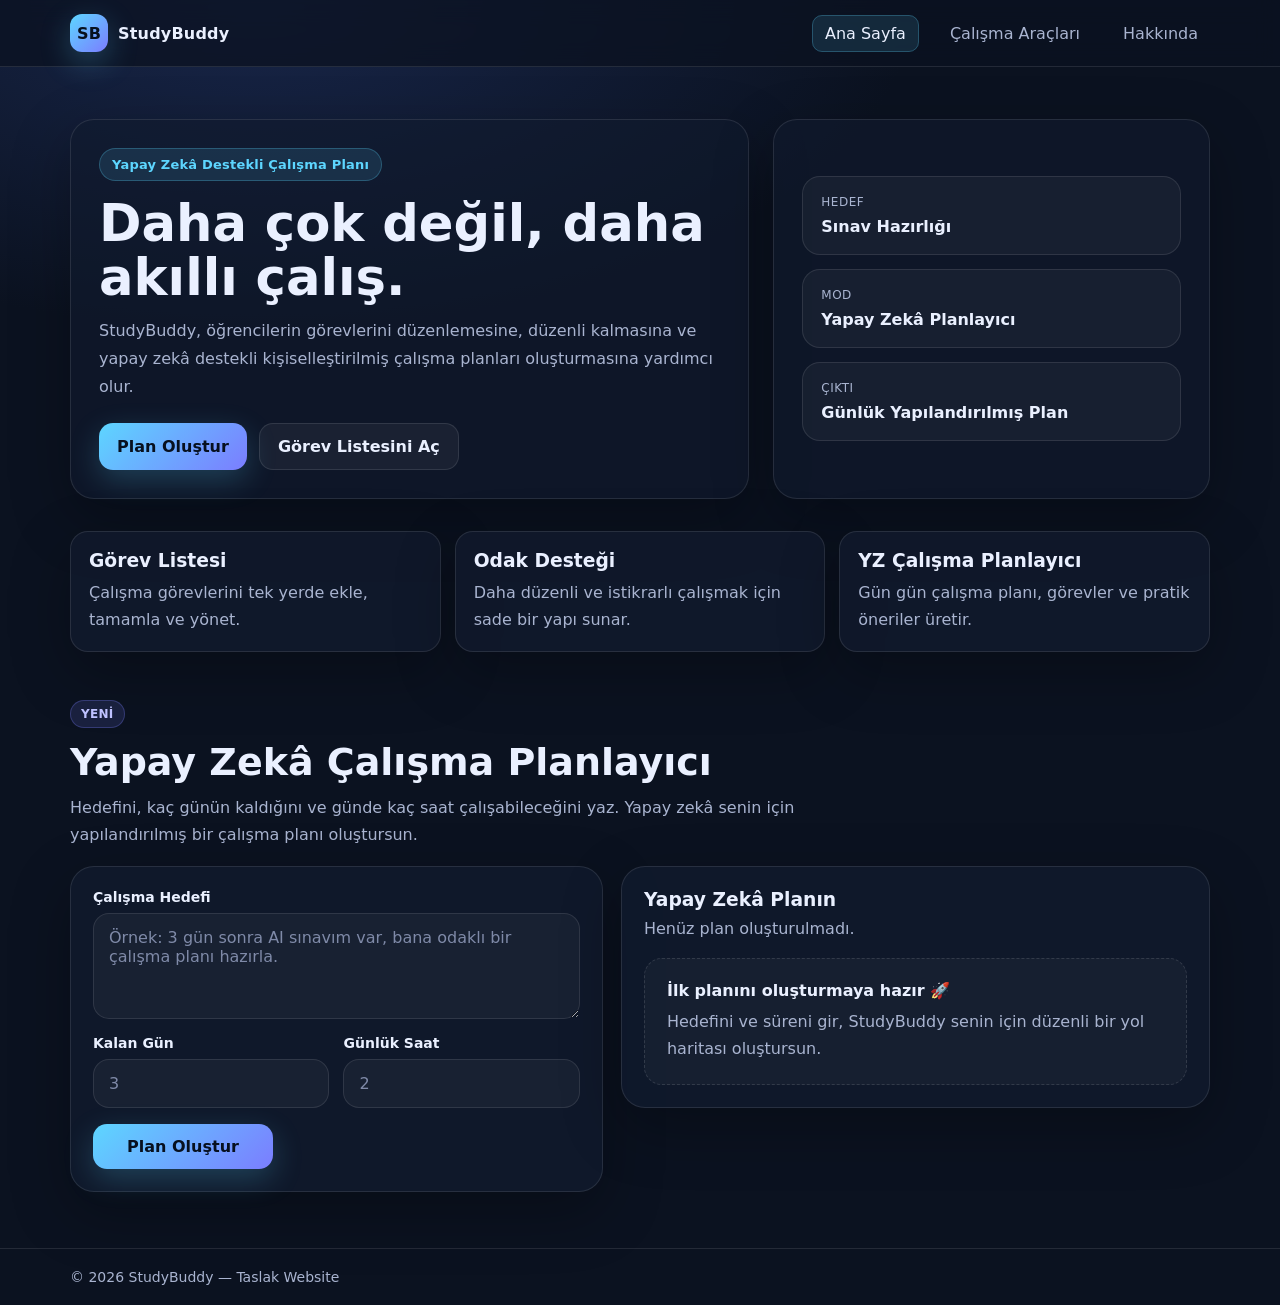
==== index.html @ 34d33450 "Initial clean commit" ====
<!doctype html>
<html lang="tr">
<head>
  <meta charset="UTF-8" />
  <meta name="viewport" content="width=device-width, initial-scale=1.0" />
  <title>StudyBuddy — Ana Sayfa</title>
  <link rel="stylesheet" href="../assets/style.css" />
</head>
<body>

  <header class="nav">
    <div class="container nav-inner">
      <div class="brand">
        <div class="brand-badge">SB</div>
        <span>StudyBuddy</span>
      </div>
      <nav>
        <a class="active" href="index.html">Ana Sayfa</a>
        <a href="tasks.html">Çalışma Araçları</a>
        <a href="about.html">Hakkında</a>
      </nav>
    </div>
  </header>

  <main class="container">
    <section class="hero hero-enhanced">
      <div class="hero-copy">
        <span class="hero-pill">Yapay Zekâ Destekli Çalışma Planı</span>
        <h1 class="h1">Daha çok değil, daha akıllı çalış.</h1>
        <p class="p">
          StudyBuddy, öğrencilerin görevlerini düzenlemesine, düzenli kalmasına
          ve yapay zekâ destekli kişiselleştirilmiş çalışma planları oluşturmasına yardımcı olur.
        </p>

        <div class="hero-actions">
          <a href="#plannerSection" class="primary-btn">Plan Oluştur</a>
          <a href="tasks.html" class="secondary-btn">Görev Listesini Aç</a>
        </div>
      </div>

      <div class="hero-panel">
        <div class="mini-stat-card">
          <span class="mini-stat-label">Hedef</span>
          <strong>Sınav Hazırlığı</strong>
        </div>
        <div class="mini-stat-card">
          <span class="mini-stat-label">Mod</span>
          <strong>Yapay Zekâ Planlayıcı</strong>
        </div>
        <div class="mini-stat-card">
          <span class="mini-stat-label">Çıktı</span>
          <strong>Günlük Yapılandırılmış Plan</strong>
        </div>
      </div>
    </section>

    <section class="grid feature-grid">
      <div class="card feature-card">
        <h3>Görev Listesi</h3>
        <p>Çalışma görevlerini tek yerde ekle, tamamla ve yönet.</p>
      </div>
      <div class="card feature-card">
        <h3>Odak Desteği</h3>
        <p>Daha düzenli ve istikrarlı çalışmak için sade bir yapı sunar.</p>
      </div>
      <div class="card feature-card">
        <h3>YZ Çalışma Planlayıcı</h3>
        <p>Gün gün çalışma planı, görevler ve pratik öneriler üretir.</p>
      </div>
    </section>

    <section id="plannerSection" class="planner-shell">
      <div class="section-heading">
        <span class="section-tag">YENİ</span>
        <h2>Yapay Zekâ Çalışma Planlayıcı</h2>
        <p>
          Hedefini, kaç günün kaldığını ve günde kaç saat çalışabileceğini yaz.
          Yapay zekâ senin için yapılandırılmış bir çalışma planı oluştursun.
        </p>
      </div>

      <div class="planner-layout">
        <div class="planner-form-card">
          <form id="studyPlannerForm" class="planner-form">
            <div class="form-group full-width">
              <label for="goalInput">Çalışma Hedefi</label>
              <textarea
                id="goalInput"
                rows="4"
                placeholder="Örnek: 3 gün sonra AI sınavım var, bana odaklı bir çalışma planı hazırla."
                required
              ></textarea>
            </div>

            <div class="form-row">
              <div class="form-group">
                <label for="daysInput">Kalan Gün</label>
                <input id="daysInput" type="number" min="1" placeholder="3" required />
              </div>

              <div class="form-group">
                <label for="hoursInput">Günlük Saat</label>
                <input id="hoursInput" type="number" min="0.5" step="0.5" placeholder="2" required />
              </div>
            </div>

            <div class="planner-actions">
              <button type="submit" class="primary-btn planner-submit-btn">Plan Oluştur</button>
            </div>
          </form>
        </div>

        <div class="planner-output-card">
          <div class="output-header">
            <h3>Yapay Zekâ Planın</h3>
            <p id="plannerStatusText">Henüz plan oluşturulmadı.</p>
          </div>

          <div id="plannerLoading" class="planner-loading hidden">
            <div class="spinner"></div>
            <span>Çalışma planın hazırlanıyor...</span>
          </div>

          <div id="plannerError" class="planner-error hidden"></div>

          <div id="plannerEmptyState" class="planner-empty-state">
            <h4>İlk planını oluşturmaya hazır 🚀</h4>
            <p>
              Hedefini ve süreni gir, StudyBuddy senin için düzenli bir yol haritası oluştursun.
            </p>
          </div>

          <div id="plannerResult" class="planner-result hidden">
            <div class="result-top-card">
              <span class="result-label">Oluşturulan Plan</span>
              <h3 id="planTitle">Çalışma Planı</h3>
            </div>

            <div id="planDays" class="days-grid"></div>

            <div class="tips-card">
              <h4>Çalışma İpuçları</h4>
              <ul id="planTips"></ul>
            </div>
          </div>
        </div>
      </div>
    </section>
  </main>

  <footer class="footer">
    <div class="container">© 2026 StudyBuddy — Taslak Website</div>
  </footer>

  <script src="../assets/app.js"></script>
</body>
</html>
---- assets/style.css ----
:root{
  --bg:#0b1220;
  --card:#111a2e;
  --card-2:#0f1729;
  --text:#eaf0ff;
  --muted:#a9b4d0;
  --brand:#5dd6ff;
  --brand-2:#7b7dff;
  --border: rgba(255,255,255,0.10);
  --success:#42d392;
  --danger:#ff6b81;
  --shadow: 0 20px 60px rgba(0,0,0,0.28);
}

*{ box-sizing:border-box; }

html{
  scroll-behavior: smooth;
}

body{
  margin:0;
  font-family: system-ui, -apple-system, Segoe UI, Roboto, Arial, sans-serif;
  background:
    radial-gradient(1200px 600px at 20% 0%, #18264a 0%, var(--bg) 55%),
    linear-gradient(180deg, #0b1220 0%, #0b1220 100%);
  color:var(--text);
}

.container{
  width:min(1140px, 92%);
  margin:0 auto;
}

.nav{
  position: sticky;
  top:0;
  z-index:10;
  background: rgba(11,18,32,0.75);
  backdrop-filter: blur(12px);
  border-bottom: 1px solid var(--border);
}

.nav-inner{
  display:flex;
  align-items:center;
  justify-content:space-between;
  padding:14px 0;
}

.brand{
  display:flex;
  align-items:center;
  gap:10px;
  font-weight:800;
  letter-spacing:0.2px;
}

.brand-badge{
  width:38px;
  height:38px;
  border-radius:12px;
  display:grid;
  place-items:center;
  background: linear-gradient(135deg, var(--brand), var(--brand-2));
  color:#07101f;
  font-weight:900;
  box-shadow: 0 10px 30px rgba(93,214,255,0.25);
}

.nav a{
  color:var(--muted);
  text-decoration:none;
  margin-left:14px;
  padding:8px 12px;
  border-radius:10px;
  transition: 0.2s ease;
}

.nav a:hover{
  background: rgba(255,255,255,0.06);
  color:var(--text);
}

.nav a.active{
  color:var(--text);
  background: rgba(93,214,255,0.12);
  border:1px solid rgba(93,214,255,0.25);
}

.hero{
  padding:52px 0 22px;
}

.hero-enhanced{
  display:grid;
  grid-template-columns: 1.4fr 0.9fr;
  gap:24px;
  align-items:stretch;
}

.hero-copy,
.hero-panel{
  background: rgba(17,26,46,0.62);
  border:1px solid var(--border);
  border-radius:24px;
  padding:28px;
  box-shadow: var(--shadow);
}

.hero-pill{
  display:inline-flex;
  align-items:center;
  gap:8px;
  padding:8px 12px;
  border-radius:999px;
  background: rgba(93,214,255,0.12);
  border:1px solid rgba(93,214,255,0.25);
  color: var(--brand);
  font-size: 13px;
  font-weight: 700;
  letter-spacing: 0.2px;
  margin-bottom: 16px;
}

.h1{
  font-size: clamp(34px, 4vw, 52px);
  margin:0 0 12px;
  line-height:1.05;
}

.p{
  color:var(--muted);
  line-height:1.75;
  margin:0 0 22px;
  max-width:72ch;
}

.hero-actions{
  display:flex;
  flex-wrap:wrap;
  gap:12px;
}

.primary-btn,
.secondary-btn{
  display:inline-flex;
  align-items:center;
  justify-content:center;
  border:none;
  text-decoration:none;
  cursor:pointer;
  border-radius:14px;
  padding:13px 18px;
  font-weight:700;
  transition: 0.2s ease;
}

.primary-btn{
  background: linear-gradient(135deg, var(--brand), var(--brand-2));
  color:#07101f;
  box-shadow: 0 10px 30px rgba(93,214,255,0.22);
}

.primary-btn:hover{
  transform: translateY(-1px);
  filter: brightness(1.03);
}

.primary-btn:disabled{
  opacity:0.65;
  cursor:not-allowed;
  transform:none;
}

.secondary-btn{
  background: rgba(255,255,255,0.05);
  color:var(--text);
  border:1px solid var(--border);
}

.secondary-btn:hover{
  background: rgba(255,255,255,0.08);
}

.hero-panel{
  display:flex;
  flex-direction:column;
  justify-content:center;
  gap:14px;
}

.mini-stat-card{
  background: rgba(255,255,255,0.04);
  border:1px solid var(--border);
  border-radius:18px;
  padding:18px;
}

.mini-stat-label{
  display:block;
  font-size:12px;
  text-transform:uppercase;
  letter-spacing:0.5px;
  color:var(--muted);
  margin-bottom:8px;
}

.feature-grid{
  margin: 10px 0 48px;
}

.grid{
  display:grid;
  gap:14px;
  grid-template-columns: repeat(12, 1fr);
}

.card{
  grid-column: span 4;
  background: rgba(17,26,46,0.78);
  border:1px solid var(--border);
  border-radius:18px;
  padding:18px;
  box-shadow: var(--shadow);
}

.card h3{
  margin:0 0 8px;
}

.card p{
  margin:0;
  color:var(--muted);
  line-height:1.7;
}

.planner-shell{
  margin: 24px 0 56px;
}

.section-heading{
  margin-bottom: 18px;
}

.section-tag{
  display:inline-block;
  padding:6px 10px;
  border-radius:999px;
  background: rgba(123,125,255,0.14);
  border:1px solid rgba(123,125,255,0.28);
  color:#bfc2ff;
  font-size:12px;
  font-weight:700;
  letter-spacing:0.3px;
  margin-bottom:12px;
}

.section-heading h2{
  margin:0 0 10px;
  font-size: clamp(28px, 3vw, 38px);
}

.section-heading p{
  margin:0;
  color:var(--muted);
  line-height:1.7;
  max-width: 75ch;
}

.planner-layout{
  display:grid;
  grid-template-columns: 0.95fr 1.05fr;
  gap:18px;
  align-items:start;
}

.planner-form-card,
.planner-output-card{
  background: rgba(17,26,46,0.82);
  border:1px solid var(--border);
  border-radius:24px;
  padding:22px;
  box-shadow: var(--shadow);
}

.planner-form{
  display:flex;
  flex-direction:column;
  gap:16px;
}

.form-row{
  display:grid;
  grid-template-columns: repeat(2, 1fr);
  gap:14px;
}

.form-group{
  display:flex;
  flex-direction:column;
  gap:8px;
}

.form-group label{
  font-size:14px;
  font-weight:700;
  color:var(--text);
}

.form-group textarea,
.form-group input{
  width:100%;
  border:1px solid var(--border);
  background: rgba(255,255,255,0.04);
  color:var(--text);
  border-radius:16px;
  padding:14px 15px;
  font: inherit;
  outline:none;
  transition: 0.2s ease;
}

.form-group textarea::placeholder,
.form-group input::placeholder{
  color: #7f8aa8;
}

.form-group textarea:focus,
.form-group input:focus{
  border-color: rgba(93,214,255,0.5);
  box-shadow: 0 0 0 4px rgba(93,214,255,0.10);
}

.full-width{
  width:100%;
}

.planner-actions{
  display:flex;
  justify-content:flex-start;
}

.planner-submit-btn{
  min-width: 180px;
}

.output-header{
  margin-bottom: 16px;
}

.output-header h3{
  margin:0 0 6px;
}

.output-header p{
  margin:0;
  color:var(--muted);
  line-height:1.6;
}

.planner-loading{
  display:flex;
  align-items:center;
  gap:12px;
  padding:14px 0;
  color:var(--muted);
}

.spinner{
  width:18px;
  height:18px;
  border:2px solid rgba(255,255,255,0.18);
  border-top-color: var(--brand);
  border-radius:50%;
  animation: spin 0.8s linear infinite;
}

@keyframes spin{
  to{ transform: rotate(360deg); }
}

.hidden{
  display:none !important;
}

.planner-error{
  margin: 12px 0;
  padding: 12px 14px;
  border-radius: 14px;
  background: rgba(255,107,129,0.12);
  border:1px solid rgba(255,107,129,0.28);
  color:#ffc5cf;
  line-height:1.6;
}

.planner-empty-state{
  padding: 22px;
  border-radius: 18px;
  background: rgba(255,255,255,0.03);
  border:1px dashed rgba(255,255,255,0.12);
}

.planner-empty-state h4{
  margin:0 0 8px;
}

.planner-empty-state p{
  margin:0;
  color:var(--muted);
  line-height:1.7;
}

.result-top-card{
  margin-bottom:16px;
  padding:18px;
  border-radius:18px;
  background: linear-gradient(135deg, rgba(93,214,255,0.12), rgba(123,125,255,0.12));
  border:1px solid rgba(255,255,255,0.10);
}

.result-label{
  display:inline-block;
  margin-bottom:8px;
  color: var(--brand);
  font-size: 12px;
  font-weight: 800;
  letter-spacing: 0.3px;
  text-transform: uppercase;
}

.result-top-card h3{
  margin:0;
}

.days-grid{
  display:grid;
  gap:14px;
  margin-bottom:16px;
}

.day-card{
  background: rgba(255,255,255,0.04);
  border:1px solid var(--border);
  border-radius:18px;
  padding:18px;
}

.day-card-top{
  display:flex;
  align-items:center;
  justify-content:space-between;
  gap:10px;
  margin-bottom:12px;
}

.day-badge{
  display:inline-flex;
  align-items:center;
  justify-content:center;
  padding:7px 12px;
  border-radius:999px;
  background: rgba(93,214,255,0.12);
  color: var(--brand);
  border:1px solid rgba(93,214,255,0.25);
  font-weight:700;
  font-size:13px;
}

.day-duration{
  color:var(--muted);
  font-size:14px;
  font-weight:700;
}

.day-card h4{
  margin:0 0 12px;
  font-size:20px;
}

.day-task-list{
  margin:0;
  padding-left:18px;
  color:var(--muted);
  line-height:1.75;
}

.day-task-list li + li{
  margin-top:8px;
}

.tips-card{
  background: rgba(255,255,255,0.04);
  border:1px solid var(--border);
  border-radius:18px;
  padding:18px;
}

.tips-card h4{
  margin:0 0 12px;
}

.tips-card ul{
  margin:0;
  padding-left:18px;
  color:var(--muted);
  line-height:1.75;
}

.tips-card li + li{
  margin-top:8px;
}

.footer{
  border-top:1px solid var(--border);
  padding:20px 0;
  color:var(--muted);
  font-size:14px;
  margin-top: 24px;
}

@media (max-width: 980px){
  .hero-enhanced,
  .planner-layout{
    grid-template-columns: 1fr;
  }
}

@media (max-width: 850px){
  .card{
    grid-column: span 12;
  }

  .form-row{
    grid-template-columns: 1fr;
  }

  .nav-inner{
    flex-direction:column;
    gap:12px;
    align-items:flex-start;
  }

  .nav a{
    margin-left:0;
    margin-right:8px;
  }
}

/* =========================
   TASK PAGE UI POLISH
========================= */

input,
select,
button,
textarea {
  font: inherit;
}

input,
select,
textarea {
  background: rgba(255,255,255,0.05);
  color: var(--text);
  border: 1px solid var(--border);
  border-radius: 14px;
  padding: 12px 14px;
  outline: none;
  transition: 0.2s ease;
}

input::placeholder,
textarea::placeholder {
  color: #8d97b3;
}

input:focus,
select:focus,
textarea:focus {
  border-color: rgba(93,214,255,0.55);
  box-shadow: 0 0 0 4px rgba(93,214,255,0.10);
}

select {
  cursor: pointer;
}

button {
  border: none;
  border-radius: 14px;
  padding: 11px 16px;
  font-weight: 700;
  cursor: pointer;
  transition: 0.2s ease;
}

button:hover {
  transform: translateY(-1px);
}

button:active {
  transform: translateY(0);
}

/* Task sayfasındaki Add Task butonu vb. */
.task-action-btn,
.add-day-btn {
  background: linear-gradient(135deg, var(--brand), var(--brand-2));
  color: #07101f;
  box-shadow: 0 10px 24px rgba(93,214,255,0.18);
}

.task-action-btn:hover,
.add-day-btn:hover {
  filter: brightness(1.03);
}

/* Küçük ikonlu task item butonları */
.task-mini-btn {
  background: rgba(255,255,255,0.06);
  color: var(--text);
  border: 1px solid var(--border);
  padding: 8px 10px;
  border-radius: 12px;
}

.task-mini-btn:hover {
  background: rgba(255,255,255,0.10);
}

/* Day card button spacing */
.add-day-btn {
  margin-top: 14px;
  width: 100%;
}

/* Güzel toast bildirimi */
.toast-container {
  position: fixed;
  top: 24px;
  right: 24px;
  z-index: 9999;
  display: flex;
  flex-direction: column;
  gap: 12px;
}

.toast {
  min-width: 300px;
  max-width: 420px;
  background: rgba(17,26,46,0.96);
  color: var(--text);
  border: 1px solid rgba(93,214,255,0.22);
  border-radius: 18px;
  padding: 16px 18px;
  box-shadow: 0 24px 60px rgba(0,0,0,0.35);
  backdrop-filter: blur(12px);
  animation: toastIn 0.28s ease;
}

.toast-title {
  font-size: 14px;
  font-weight: 800;
  color: var(--brand);
  margin-bottom: 6px;
  text-transform: uppercase;
  letter-spacing: 0.3px;
}

.toast-message {
  color: var(--text);
  line-height: 1.6;
}

@keyframes toastIn {
  from {
    opacity: 0;
    transform: translateY(-10px) translateX(12px);
  }
  to {
    opacity: 1;
    transform: translateY(0) translateX(0);
  }
}

@media (max-width: 640px) {
  .toast-container {
    left: 16px;
    right: 16px;
    top: 16px;
  }

  .toast {
    min-width: unset;
    max-width: unset;
    width: 100%;
  }
}

.task-done-badge {
  display: inline-flex;
  align-items: center;
  justify-content: center;
  padding: 8px 12px;
  border-radius: 999px;
  background: rgba(66, 211, 146, 0.14);
  color: #7ef0b5;
  border: 1px solid rgba(66, 211, 146, 0.28);
  font-size: 13px;
  font-weight: 700;
}

.delete-btn {
  color: #ff8ea0;
}
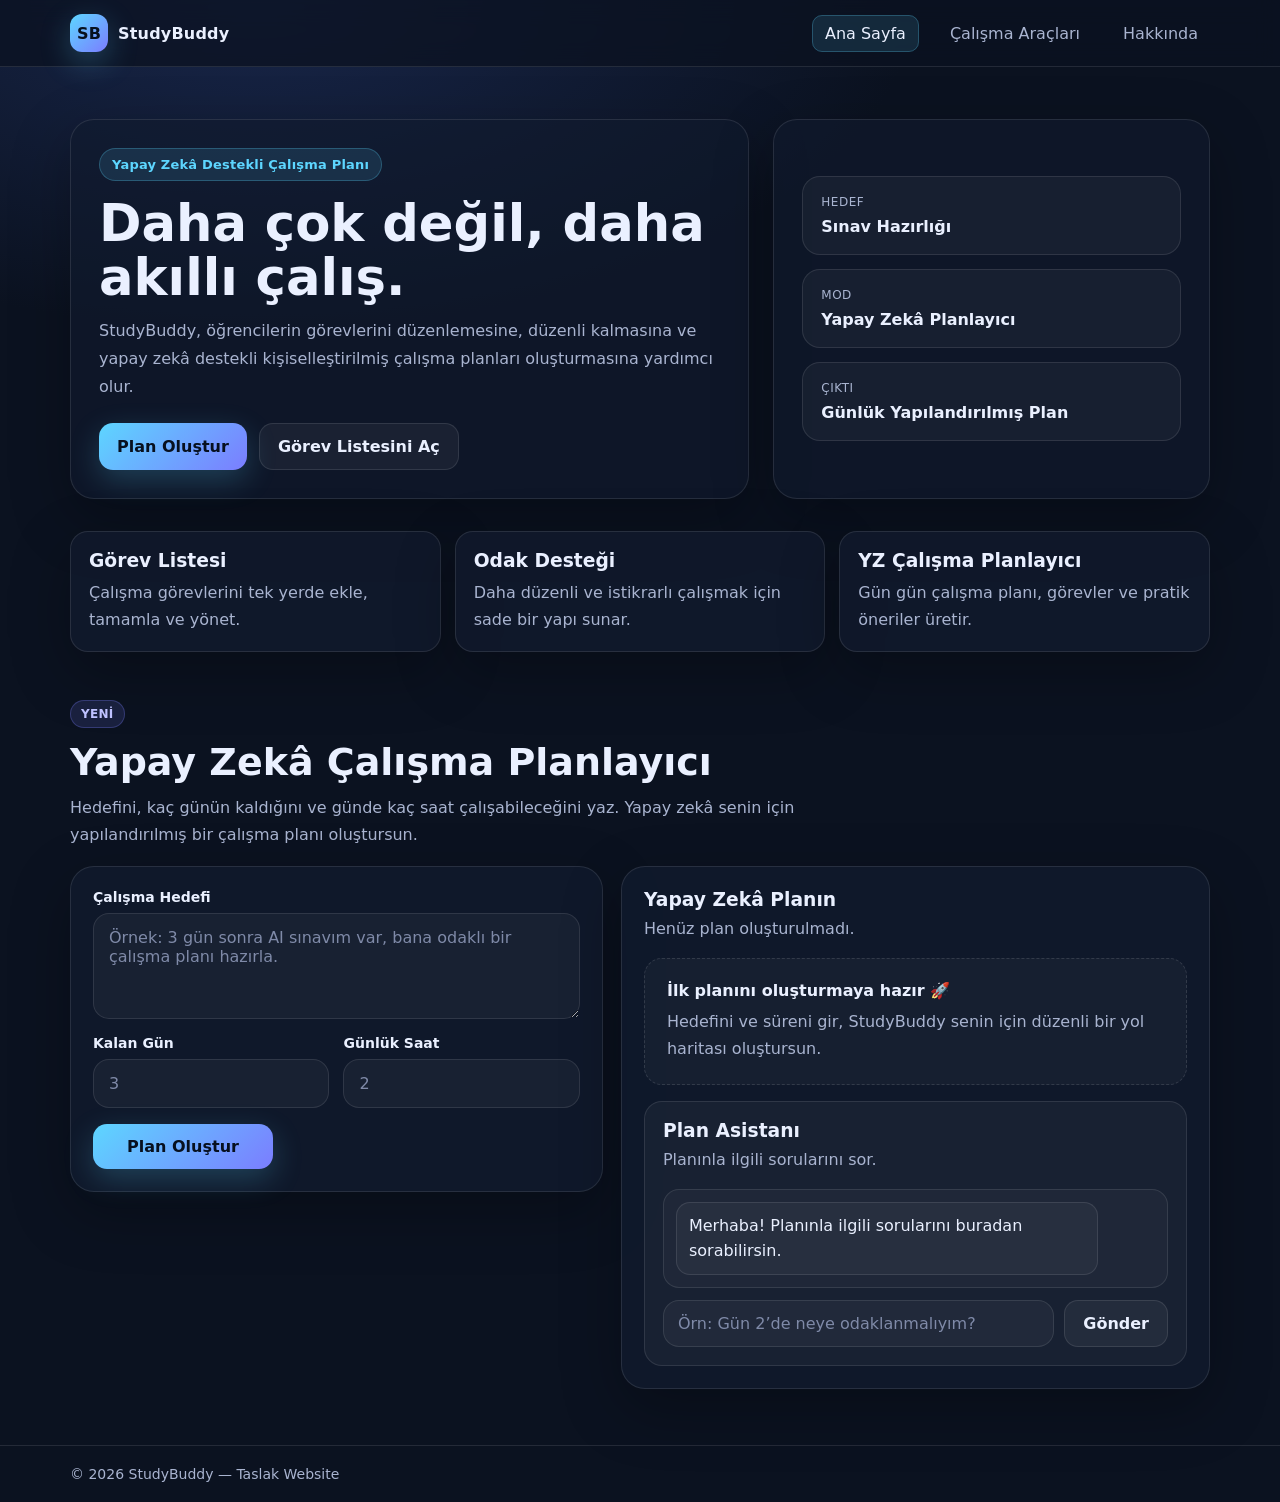
==== commit c13bd902: "project finished" ====
--- a/index.html
+++ b/index.html
@@ -1,11 +1,13 @@
 <!doctype html>
 <html lang="tr">
+
 <head>
   <meta charset="UTF-8" />
   <meta name="viewport" content="width=device-width, initial-scale=1.0" />
   <title>StudyBuddy — Ana Sayfa</title>
-  <link rel="stylesheet" href="../assets/style.css" />
+  <link rel="stylesheet" href="assets/style.css" />
 </head>
+
 <body>
 
   <header class="nav">
@@ -84,12 +86,9 @@
           <form id="studyPlannerForm" class="planner-form">
             <div class="form-group full-width">
               <label for="goalInput">Çalışma Hedefi</label>
-              <textarea
-                id="goalInput"
-                rows="4"
+              <textarea id="goalInput" rows="4"
                 placeholder="Örnek: 3 gün sonra AI sınavım var, bana odaklı bir çalışma planı hazırla."
-                required
-              ></textarea>
+                required></textarea>
             </div>
 
             <div class="form-row">
@@ -143,6 +142,21 @@
               <ul id="planTips"></ul>
             </div>
           </div>
+
+          <div class="chat-card">
+            <div class="output-header">
+              <h3>Plan Asistanı</h3>
+              <p id="chatStatusText">Planınla ilgili sorularını sor.</p>
+            </div>
+
+            <div id="chatMessages" class="chat-messages" aria-live="polite"></div>
+
+            <form id="chatForm" class="chat-form">
+              <input id="chatInput" class="chat-input" type="text" placeholder="Örn: Gün 2’de neye odaklanmalıyım?"
+                autocomplete="off" required />
+              <button id="chatSendBtn" type="submit" class="secondary-btn">Gönder</button>
+            </form>
+          </div>
         </div>
       </div>
     </section>
@@ -152,6 +166,7 @@
     <div class="container">© 2026 StudyBuddy — Taslak Website</div>
   </footer>
 
-  <script src="../assets/app.js"></script>
+  <script src="assets/app.js"></script>
 </body>
+
 </html>
--- a/assets/style.css
+++ b/assets/style.css
@@ -1,121 +1,123 @@
-:root{
-  --bg:#0b1220;
-  --card:#111a2e;
-  --card-2:#0f1729;
-  --text:#eaf0ff;
-  --muted:#a9b4d0;
-  --brand:#5dd6ff;
-  --brand-2:#7b7dff;
-  --border: rgba(255,255,255,0.10);
-  --success:#42d392;
-  --danger:#ff6b81;
-  --shadow: 0 20px 60px rgba(0,0,0,0.28);
-}
-
-*{ box-sizing:border-box; }
-
-html{
+:root {
+  --bg: #0b1220;
+  --card: #111a2e;
+  --card-2: #0f1729;
+  --text: #eaf0ff;
+  --muted: #a9b4d0;
+  --brand: #5dd6ff;
+  --brand-2: #7b7dff;
+  --border: rgba(255, 255, 255, 0.10);
+  --success: #42d392;
+  --danger: #ff6b81;
+  --shadow: 0 20px 60px rgba(0, 0, 0, 0.28);
+}
+
+* {
+  box-sizing: border-box;
+}
+
+html {
   scroll-behavior: smooth;
 }
 
-body{
-  margin:0;
+body {
+  margin: 0;
   font-family: system-ui, -apple-system, Segoe UI, Roboto, Arial, sans-serif;
   background:
     radial-gradient(1200px 600px at 20% 0%, #18264a 0%, var(--bg) 55%),
     linear-gradient(180deg, #0b1220 0%, #0b1220 100%);
-  color:var(--text);
-}
-
-.container{
-  width:min(1140px, 92%);
-  margin:0 auto;
-}
-
-.nav{
+  color: var(--text);
+}
+
+.container {
+  width: min(1140px, 92%);
+  margin: 0 auto;
+}
+
+.nav {
   position: sticky;
-  top:0;
-  z-index:10;
-  background: rgba(11,18,32,0.75);
+  top: 0;
+  z-index: 10;
+  background: rgba(11, 18, 32, 0.75);
   backdrop-filter: blur(12px);
   border-bottom: 1px solid var(--border);
 }
 
-.nav-inner{
-  display:flex;
-  align-items:center;
-  justify-content:space-between;
-  padding:14px 0;
-}
-
-.brand{
-  display:flex;
-  align-items:center;
-  gap:10px;
-  font-weight:800;
-  letter-spacing:0.2px;
-}
-
-.brand-badge{
-  width:38px;
-  height:38px;
-  border-radius:12px;
-  display:grid;
-  place-items:center;
+.nav-inner {
+  display: flex;
+  align-items: center;
+  justify-content: space-between;
+  padding: 14px 0;
+}
+
+.brand {
+  display: flex;
+  align-items: center;
+  gap: 10px;
+  font-weight: 800;
+  letter-spacing: 0.2px;
+}
+
+.brand-badge {
+  width: 38px;
+  height: 38px;
+  border-radius: 12px;
+  display: grid;
+  place-items: center;
   background: linear-gradient(135deg, var(--brand), var(--brand-2));
-  color:#07101f;
-  font-weight:900;
-  box-shadow: 0 10px 30px rgba(93,214,255,0.25);
-}
-
-.nav a{
-  color:var(--muted);
-  text-decoration:none;
-  margin-left:14px;
-  padding:8px 12px;
-  border-radius:10px;
+  color: #07101f;
+  font-weight: 900;
+  box-shadow: 0 10px 30px rgba(93, 214, 255, 0.25);
+}
+
+.nav a {
+  color: var(--muted);
+  text-decoration: none;
+  margin-left: 14px;
+  padding: 8px 12px;
+  border-radius: 10px;
   transition: 0.2s ease;
 }
 
-.nav a:hover{
-  background: rgba(255,255,255,0.06);
-  color:var(--text);
-}
-
-.nav a.active{
-  color:var(--text);
-  background: rgba(93,214,255,0.12);
-  border:1px solid rgba(93,214,255,0.25);
-}
-
-.hero{
-  padding:52px 0 22px;
-}
-
-.hero-enhanced{
-  display:grid;
+.nav a:hover {
+  background: rgba(255, 255, 255, 0.06);
+  color: var(--text);
+}
+
+.nav a.active {
+  color: var(--text);
+  background: rgba(93, 214, 255, 0.12);
+  border: 1px solid rgba(93, 214, 255, 0.25);
+}
+
+.hero {
+  padding: 52px 0 22px;
+}
+
+.hero-enhanced {
+  display: grid;
   grid-template-columns: 1.4fr 0.9fr;
-  gap:24px;
-  align-items:stretch;
+  gap: 24px;
+  align-items: stretch;
 }
 
 .hero-copy,
-.hero-panel{
-  background: rgba(17,26,46,0.62);
-  border:1px solid var(--border);
-  border-radius:24px;
-  padding:28px;
+.hero-panel {
+  background: rgba(17, 26, 46, 0.62);
+  border: 1px solid var(--border);
+  border-radius: 24px;
+  padding: 28px;
   box-shadow: var(--shadow);
 }
 
-.hero-pill{
-  display:inline-flex;
-  align-items:center;
-  gap:8px;
-  padding:8px 12px;
-  border-radius:999px;
-  background: rgba(93,214,255,0.12);
-  border:1px solid rgba(93,214,255,0.25);
+.hero-pill {
+  display: inline-flex;
+  align-items: center;
+  gap: 8px;
+  padding: 8px 12px;
+  border-radius: 999px;
+  background: rgba(93, 214, 255, 0.12);
+  border: 1px solid rgba(93, 214, 255, 0.25);
   color: var(--brand);
   font-size: 13px;
   font-weight: 700;
@@ -123,305 +125,307 @@
   margin-bottom: 16px;
 }
 
-.h1{
+.h1 {
   font-size: clamp(34px, 4vw, 52px);
-  margin:0 0 12px;
-  line-height:1.05;
-}
-
-.p{
-  color:var(--muted);
-  line-height:1.75;
-  margin:0 0 22px;
-  max-width:72ch;
-}
-
-.hero-actions{
-  display:flex;
-  flex-wrap:wrap;
-  gap:12px;
+  margin: 0 0 12px;
+  line-height: 1.05;
+}
+
+.p {
+  color: var(--muted);
+  line-height: 1.75;
+  margin: 0 0 22px;
+  max-width: 72ch;
+}
+
+.hero-actions {
+  display: flex;
+  flex-wrap: wrap;
+  gap: 12px;
 }
 
 .primary-btn,
-.secondary-btn{
-  display:inline-flex;
-  align-items:center;
-  justify-content:center;
-  border:none;
-  text-decoration:none;
-  cursor:pointer;
-  border-radius:14px;
-  padding:13px 18px;
-  font-weight:700;
+.secondary-btn {
+  display: inline-flex;
+  align-items: center;
+  justify-content: center;
+  border: none;
+  text-decoration: none;
+  cursor: pointer;
+  border-radius: 14px;
+  padding: 13px 18px;
+  font-weight: 700;
   transition: 0.2s ease;
 }
 
-.primary-btn{
+.primary-btn {
   background: linear-gradient(135deg, var(--brand), var(--brand-2));
-  color:#07101f;
-  box-shadow: 0 10px 30px rgba(93,214,255,0.22);
-}
-
-.primary-btn:hover{
+  color: #07101f;
+  box-shadow: 0 10px 30px rgba(93, 214, 255, 0.22);
+}
+
+.primary-btn:hover {
   transform: translateY(-1px);
   filter: brightness(1.03);
 }
 
-.primary-btn:disabled{
-  opacity:0.65;
-  cursor:not-allowed;
-  transform:none;
-}
-
-.secondary-btn{
-  background: rgba(255,255,255,0.05);
-  color:var(--text);
-  border:1px solid var(--border);
-}
-
-.secondary-btn:hover{
-  background: rgba(255,255,255,0.08);
-}
-
-.hero-panel{
-  display:flex;
-  flex-direction:column;
-  justify-content:center;
-  gap:14px;
-}
-
-.mini-stat-card{
-  background: rgba(255,255,255,0.04);
-  border:1px solid var(--border);
-  border-radius:18px;
-  padding:18px;
-}
-
-.mini-stat-label{
-  display:block;
-  font-size:12px;
-  text-transform:uppercase;
-  letter-spacing:0.5px;
-  color:var(--muted);
-  margin-bottom:8px;
-}
-
-.feature-grid{
+.primary-btn:disabled {
+  opacity: 0.65;
+  cursor: not-allowed;
+  transform: none;
+}
+
+.secondary-btn {
+  background: rgba(255, 255, 255, 0.05);
+  color: var(--text);
+  border: 1px solid var(--border);
+}
+
+.secondary-btn:hover {
+  background: rgba(255, 255, 255, 0.08);
+}
+
+.hero-panel {
+  display: flex;
+  flex-direction: column;
+  justify-content: center;
+  gap: 14px;
+}
+
+.mini-stat-card {
+  background: rgba(255, 255, 255, 0.04);
+  border: 1px solid var(--border);
+  border-radius: 18px;
+  padding: 18px;
+}
+
+.mini-stat-label {
+  display: block;
+  font-size: 12px;
+  text-transform: uppercase;
+  letter-spacing: 0.5px;
+  color: var(--muted);
+  margin-bottom: 8px;
+}
+
+.feature-grid {
   margin: 10px 0 48px;
 }
 
-.grid{
-  display:grid;
-  gap:14px;
+.grid {
+  display: grid;
+  gap: 14px;
   grid-template-columns: repeat(12, 1fr);
 }
 
-.card{
+.card {
   grid-column: span 4;
-  background: rgba(17,26,46,0.78);
-  border:1px solid var(--border);
-  border-radius:18px;
-  padding:18px;
+  background: rgba(17, 26, 46, 0.78);
+  border: 1px solid var(--border);
+  border-radius: 18px;
+  padding: 18px;
   box-shadow: var(--shadow);
 }
 
-.card h3{
-  margin:0 0 8px;
-}
-
-.card p{
-  margin:0;
-  color:var(--muted);
-  line-height:1.7;
-}
-
-.planner-shell{
+.card h3 {
+  margin: 0 0 8px;
+}
+
+.card p {
+  margin: 0;
+  color: var(--muted);
+  line-height: 1.7;
+}
+
+.planner-shell {
   margin: 24px 0 56px;
 }
 
-.section-heading{
+.section-heading {
   margin-bottom: 18px;
 }
 
-.section-tag{
-  display:inline-block;
-  padding:6px 10px;
-  border-radius:999px;
-  background: rgba(123,125,255,0.14);
-  border:1px solid rgba(123,125,255,0.28);
-  color:#bfc2ff;
-  font-size:12px;
-  font-weight:700;
-  letter-spacing:0.3px;
-  margin-bottom:12px;
-}
-
-.section-heading h2{
-  margin:0 0 10px;
+.section-tag {
+  display: inline-block;
+  padding: 6px 10px;
+  border-radius: 999px;
+  background: rgba(123, 125, 255, 0.14);
+  border: 1px solid rgba(123, 125, 255, 0.28);
+  color: #bfc2ff;
+  font-size: 12px;
+  font-weight: 700;
+  letter-spacing: 0.3px;
+  margin-bottom: 12px;
+}
+
+.section-heading h2 {
+  margin: 0 0 10px;
   font-size: clamp(28px, 3vw, 38px);
 }
 
-.section-heading p{
-  margin:0;
-  color:var(--muted);
-  line-height:1.7;
+.section-heading p {
+  margin: 0;
+  color: var(--muted);
+  line-height: 1.7;
   max-width: 75ch;
 }
 
-.planner-layout{
-  display:grid;
+.planner-layout {
+  display: grid;
   grid-template-columns: 0.95fr 1.05fr;
-  gap:18px;
-  align-items:start;
+  gap: 18px;
+  align-items: start;
 }
 
 .planner-form-card,
-.planner-output-card{
-  background: rgba(17,26,46,0.82);
-  border:1px solid var(--border);
-  border-radius:24px;
-  padding:22px;
+.planner-output-card {
+  background: rgba(17, 26, 46, 0.82);
+  border: 1px solid var(--border);
+  border-radius: 24px;
+  padding: 22px;
   box-shadow: var(--shadow);
 }
 
-.planner-form{
-  display:flex;
-  flex-direction:column;
-  gap:16px;
-}
-
-.form-row{
-  display:grid;
+.planner-form {
+  display: flex;
+  flex-direction: column;
+  gap: 16px;
+}
+
+.form-row {
+  display: grid;
   grid-template-columns: repeat(2, 1fr);
-  gap:14px;
-}
-
-.form-group{
-  display:flex;
-  flex-direction:column;
-  gap:8px;
-}
-
-.form-group label{
-  font-size:14px;
-  font-weight:700;
-  color:var(--text);
+  gap: 14px;
+}
+
+.form-group {
+  display: flex;
+  flex-direction: column;
+  gap: 8px;
+}
+
+.form-group label {
+  font-size: 14px;
+  font-weight: 700;
+  color: var(--text);
 }
 
 .form-group textarea,
-.form-group input{
-  width:100%;
-  border:1px solid var(--border);
-  background: rgba(255,255,255,0.04);
-  color:var(--text);
-  border-radius:16px;
-  padding:14px 15px;
+.form-group input {
+  width: 100%;
+  border: 1px solid var(--border);
+  background: rgba(255, 255, 255, 0.04);
+  color: var(--text);
+  border-radius: 16px;
+  padding: 14px 15px;
   font: inherit;
-  outline:none;
+  outline: none;
   transition: 0.2s ease;
 }
 
 .form-group textarea::placeholder,
-.form-group input::placeholder{
+.form-group input::placeholder {
   color: #7f8aa8;
 }
 
 .form-group textarea:focus,
-.form-group input:focus{
-  border-color: rgba(93,214,255,0.5);
-  box-shadow: 0 0 0 4px rgba(93,214,255,0.10);
-}
-
-.full-width{
-  width:100%;
-}
-
-.planner-actions{
-  display:flex;
-  justify-content:flex-start;
-}
-
-.planner-submit-btn{
+.form-group input:focus {
+  border-color: rgba(93, 214, 255, 0.5);
+  box-shadow: 0 0 0 4px rgba(93, 214, 255, 0.10);
+}
+
+.full-width {
+  width: 100%;
+}
+
+.planner-actions {
+  display: flex;
+  justify-content: flex-start;
+}
+
+.planner-submit-btn {
   min-width: 180px;
 }
 
-.output-header{
+.output-header {
   margin-bottom: 16px;
 }
 
-.output-header h3{
-  margin:0 0 6px;
-}
-
-.output-header p{
-  margin:0;
-  color:var(--muted);
-  line-height:1.6;
-}
-
-.planner-loading{
-  display:flex;
-  align-items:center;
-  gap:12px;
-  padding:14px 0;
-  color:var(--muted);
-}
-
-.spinner{
-  width:18px;
-  height:18px;
-  border:2px solid rgba(255,255,255,0.18);
+.output-header h3 {
+  margin: 0 0 6px;
+}
+
+.output-header p {
+  margin: 0;
+  color: var(--muted);
+  line-height: 1.6;
+}
+
+.planner-loading {
+  display: flex;
+  align-items: center;
+  gap: 12px;
+  padding: 14px 0;
+  color: var(--muted);
+}
+
+.spinner {
+  width: 18px;
+  height: 18px;
+  border: 2px solid rgba(255, 255, 255, 0.18);
   border-top-color: var(--brand);
-  border-radius:50%;
+  border-radius: 50%;
   animation: spin 0.8s linear infinite;
 }
 
-@keyframes spin{
-  to{ transform: rotate(360deg); }
-}
-
-.hidden{
-  display:none !important;
-}
-
-.planner-error{
+@keyframes spin {
+  to {
+    transform: rotate(360deg);
+  }
+}
+
+.hidden {
+  display: none !important;
+}
+
+.planner-error {
   margin: 12px 0;
   padding: 12px 14px;
   border-radius: 14px;
-  background: rgba(255,107,129,0.12);
-  border:1px solid rgba(255,107,129,0.28);
-  color:#ffc5cf;
-  line-height:1.6;
-}
-
-.planner-empty-state{
+  background: rgba(255, 107, 129, 0.12);
+  border: 1px solid rgba(255, 107, 129, 0.28);
+  color: #ffc5cf;
+  line-height: 1.6;
+}
+
+.planner-empty-state {
   padding: 22px;
   border-radius: 18px;
-  background: rgba(255,255,255,0.03);
-  border:1px dashed rgba(255,255,255,0.12);
-}
-
-.planner-empty-state h4{
-  margin:0 0 8px;
-}
-
-.planner-empty-state p{
-  margin:0;
-  color:var(--muted);
-  line-height:1.7;
-}
-
-.result-top-card{
-  margin-bottom:16px;
-  padding:18px;
-  border-radius:18px;
-  background: linear-gradient(135deg, rgba(93,214,255,0.12), rgba(123,125,255,0.12));
-  border:1px solid rgba(255,255,255,0.10);
-}
-
-.result-label{
-  display:inline-block;
-  margin-bottom:8px;
+  background: rgba(255, 255, 255, 0.03);
+  border: 1px dashed rgba(255, 255, 255, 0.12);
+}
+
+.planner-empty-state h4 {
+  margin: 0 0 8px;
+}
+
+.planner-empty-state p {
+  margin: 0;
+  color: var(--muted);
+  line-height: 1.7;
+}
+
+.result-top-card {
+  margin-bottom: 16px;
+  padding: 18px;
+  border-radius: 18px;
+  background: linear-gradient(135deg, rgba(93, 214, 255, 0.12), rgba(123, 125, 255, 0.12));
+  border: 1px solid rgba(255, 255, 255, 0.10);
+}
+
+.result-label {
+  display: inline-block;
+  margin-bottom: 8px;
   color: var(--brand);
   font-size: 12px;
   font-weight: 800;
@@ -429,121 +433,191 @@
   text-transform: uppercase;
 }
 
-.result-top-card h3{
-  margin:0;
-}
-
-.days-grid{
-  display:grid;
-  gap:14px;
-  margin-bottom:16px;
-}
-
-.day-card{
-  background: rgba(255,255,255,0.04);
-  border:1px solid var(--border);
-  border-radius:18px;
-  padding:18px;
-}
-
-.day-card-top{
-  display:flex;
-  align-items:center;
-  justify-content:space-between;
-  gap:10px;
-  margin-bottom:12px;
-}
-
-.day-badge{
-  display:inline-flex;
-  align-items:center;
-  justify-content:center;
-  padding:7px 12px;
-  border-radius:999px;
-  background: rgba(93,214,255,0.12);
+.result-top-card h3 {
+  margin: 0;
+}
+
+.days-grid {
+  display: grid;
+  gap: 14px;
+  margin-bottom: 16px;
+}
+
+.day-card {
+  background: rgba(255, 255, 255, 0.04);
+  border: 1px solid var(--border);
+  border-radius: 18px;
+  padding: 18px;
+}
+
+.day-card-top {
+  display: flex;
+  align-items: center;
+  justify-content: space-between;
+  gap: 10px;
+  margin-bottom: 12px;
+}
+
+.day-badge {
+  display: inline-flex;
+  align-items: center;
+  justify-content: center;
+  padding: 7px 12px;
+  border-radius: 999px;
+  background: rgba(93, 214, 255, 0.12);
   color: var(--brand);
-  border:1px solid rgba(93,214,255,0.25);
-  font-weight:700;
-  font-size:13px;
-}
-
-.day-duration{
-  color:var(--muted);
-  font-size:14px;
-  font-weight:700;
-}
-
-.day-card h4{
-  margin:0 0 12px;
-  font-size:20px;
-}
-
-.day-task-list{
-  margin:0;
-  padding-left:18px;
-  color:var(--muted);
-  line-height:1.75;
-}
-
-.day-task-list li + li{
-  margin-top:8px;
-}
-
-.tips-card{
-  background: rgba(255,255,255,0.04);
-  border:1px solid var(--border);
-  border-radius:18px;
-  padding:18px;
-}
-
-.tips-card h4{
-  margin:0 0 12px;
-}
-
-.tips-card ul{
-  margin:0;
-  padding-left:18px;
-  color:var(--muted);
-  line-height:1.75;
-}
-
-.tips-card li + li{
-  margin-top:8px;
-}
-
-.footer{
-  border-top:1px solid var(--border);
-  padding:20px 0;
-  color:var(--muted);
-  font-size:14px;
+  border: 1px solid rgba(93, 214, 255, 0.25);
+  font-weight: 700;
+  font-size: 13px;
+}
+
+.day-duration {
+  color: var(--muted);
+  font-size: 14px;
+  font-weight: 700;
+}
+
+.day-card h4 {
+  margin: 0 0 12px;
+  font-size: 20px;
+}
+
+.day-task-list {
+  margin: 0;
+  padding-left: 18px;
+  color: var(--muted);
+  line-height: 1.75;
+}
+
+.day-task-list li+li {
+  margin-top: 8px;
+}
+
+.tips-card {
+  background: rgba(255, 255, 255, 0.04);
+  border: 1px solid var(--border);
+  border-radius: 18px;
+  padding: 18px;
+}
+
+.tips-card h4 {
+  margin: 0 0 12px;
+}
+
+.tips-card ul {
+  margin: 0;
+  padding-left: 18px;
+  color: var(--muted);
+  line-height: 1.75;
+}
+
+.tips-card li+li {
+  margin-top: 8px;
+}
+
+.chat-card {
+  margin-top: 16px;
+  background: rgba(255, 255, 255, 0.04);
+  border: 1px solid var(--border);
+  border-radius: 18px;
+  padding: 18px;
+}
+
+.chat-messages {
+  display: flex;
+  flex-direction: column;
+  gap: 10px;
+  padding: 12px;
+  border-radius: 16px;
+  background: rgba(255, 255, 255, 0.03);
+  border: 1px solid var(--border);
+  max-height: 260px;
+  overflow: auto;
+}
+
+.chat-bubble {
+  max-width: 88%;
+  padding: 10px 12px;
+  border-radius: 14px;
+  line-height: 1.6;
+  word-wrap: break-word;
+  white-space: pre-wrap;
+}
+
+.chat-bubble.user {
+  align-self: flex-end;
+  background: rgba(93, 214, 255, 0.10);
+  border: 1px solid rgba(93, 214, 255, 0.22);
+  color: var(--text);
+}
+
+.chat-bubble.assistant {
+  align-self: flex-start;
+  background: rgba(255, 255, 255, 0.04);
+  border: 1px solid var(--border);
+  color: var(--text);
+}
+
+.chat-form {
+  display: flex;
+  gap: 10px;
+  margin-top: 12px;
+}
+
+.chat-input {
+  flex: 1;
+  border: 1px solid var(--border);
+  background: rgba(255, 255, 255, 0.04);
+  color: var(--text);
+  border-radius: 16px;
+  padding: 13px 14px;
+  outline: none;
+  transition: 0.2s ease;
+}
+
+.chat-input::placeholder {
+  color: #7f8aa8;
+}
+
+.chat-input:focus {
+  border-color: rgba(93, 214, 255, 0.5);
+  box-shadow: 0 0 0 4px rgba(93, 214, 255, 0.10);
+}
+
+.footer {
+  border-top: 1px solid var(--border);
+  padding: 20px 0;
+  color: var(--muted);
+  font-size: 14px;
   margin-top: 24px;
 }
 
-@media (max-width: 980px){
+@media (max-width: 980px) {
+
   .hero-enhanced,
-  .planner-layout{
+  .planner-layout {
     grid-template-columns: 1fr;
   }
 }
 
-@media (max-width: 850px){
-  .card{
+@media (max-width: 850px) {
+  .card {
     grid-column: span 12;
   }
 
-  .form-row{
+  .form-row {
     grid-template-columns: 1fr;
   }
 
-  .nav-inner{
-    flex-direction:column;
-    gap:12px;
-    align-items:flex-start;
-  }
-
-  .nav a{
-    margin-left:0;
-    margin-right:8px;
+  .nav-inner {
+    flex-direction: column;
+    gap: 12px;
+    align-items: flex-start;
+  }
+
+  .nav a {
+    margin-left: 0;
+    margin-right: 8px;
   }
 }
 
@@ -561,7 +635,7 @@
 input,
 select,
 textarea {
-  background: rgba(255,255,255,0.05);
+  background: rgba(255, 255, 255, 0.05);
   color: var(--text);
   border: 1px solid var(--border);
   border-radius: 14px;
@@ -578,8 +652,8 @@
 input:focus,
 select:focus,
 textarea:focus {
-  border-color: rgba(93,214,255,0.55);
-  box-shadow: 0 0 0 4px rgba(93,214,255,0.10);
+  border-color: rgba(93, 214, 255, 0.55);
+  box-shadow: 0 0 0 4px rgba(93, 214, 255, 0.10);
 }
 
 select {
@@ -608,7 +682,7 @@
 .add-day-btn {
   background: linear-gradient(135deg, var(--brand), var(--brand-2));
   color: #07101f;
-  box-shadow: 0 10px 24px rgba(93,214,255,0.18);
+  box-shadow: 0 10px 24px rgba(93, 214, 255, 0.18);
 }
 
 .task-action-btn:hover,
@@ -618,7 +692,7 @@
 
 /* Küçük ikonlu task item butonları */
 .task-mini-btn {
-  background: rgba(255,255,255,0.06);
+  background: rgba(255, 255, 255, 0.06);
   color: var(--text);
   border: 1px solid var(--border);
   padding: 8px 10px;
@@ -626,7 +700,7 @@
 }
 
 .task-mini-btn:hover {
-  background: rgba(255,255,255,0.10);
+  background: rgba(255, 255, 255, 0.10);
 }
 
 /* Day card button spacing */
@@ -649,12 +723,12 @@
 .toast {
   min-width: 300px;
   max-width: 420px;
-  background: rgba(17,26,46,0.96);
-  color: var(--text);
-  border: 1px solid rgba(93,214,255,0.22);
+  background: rgba(17, 26, 46, 0.96);
+  color: var(--text);
+  border: 1px solid rgba(93, 214, 255, 0.22);
   border-radius: 18px;
   padding: 16px 18px;
-  box-shadow: 0 24px 60px rgba(0,0,0,0.35);
+  box-shadow: 0 24px 60px rgba(0, 0, 0, 0.35);
   backdrop-filter: blur(12px);
   animation: toastIn 0.28s ease;
 }
@@ -678,6 +752,7 @@
     opacity: 0;
     transform: translateY(-10px) translateX(12px);
   }
+
   to {
     opacity: 1;
     transform: translateY(0) translateX(0);
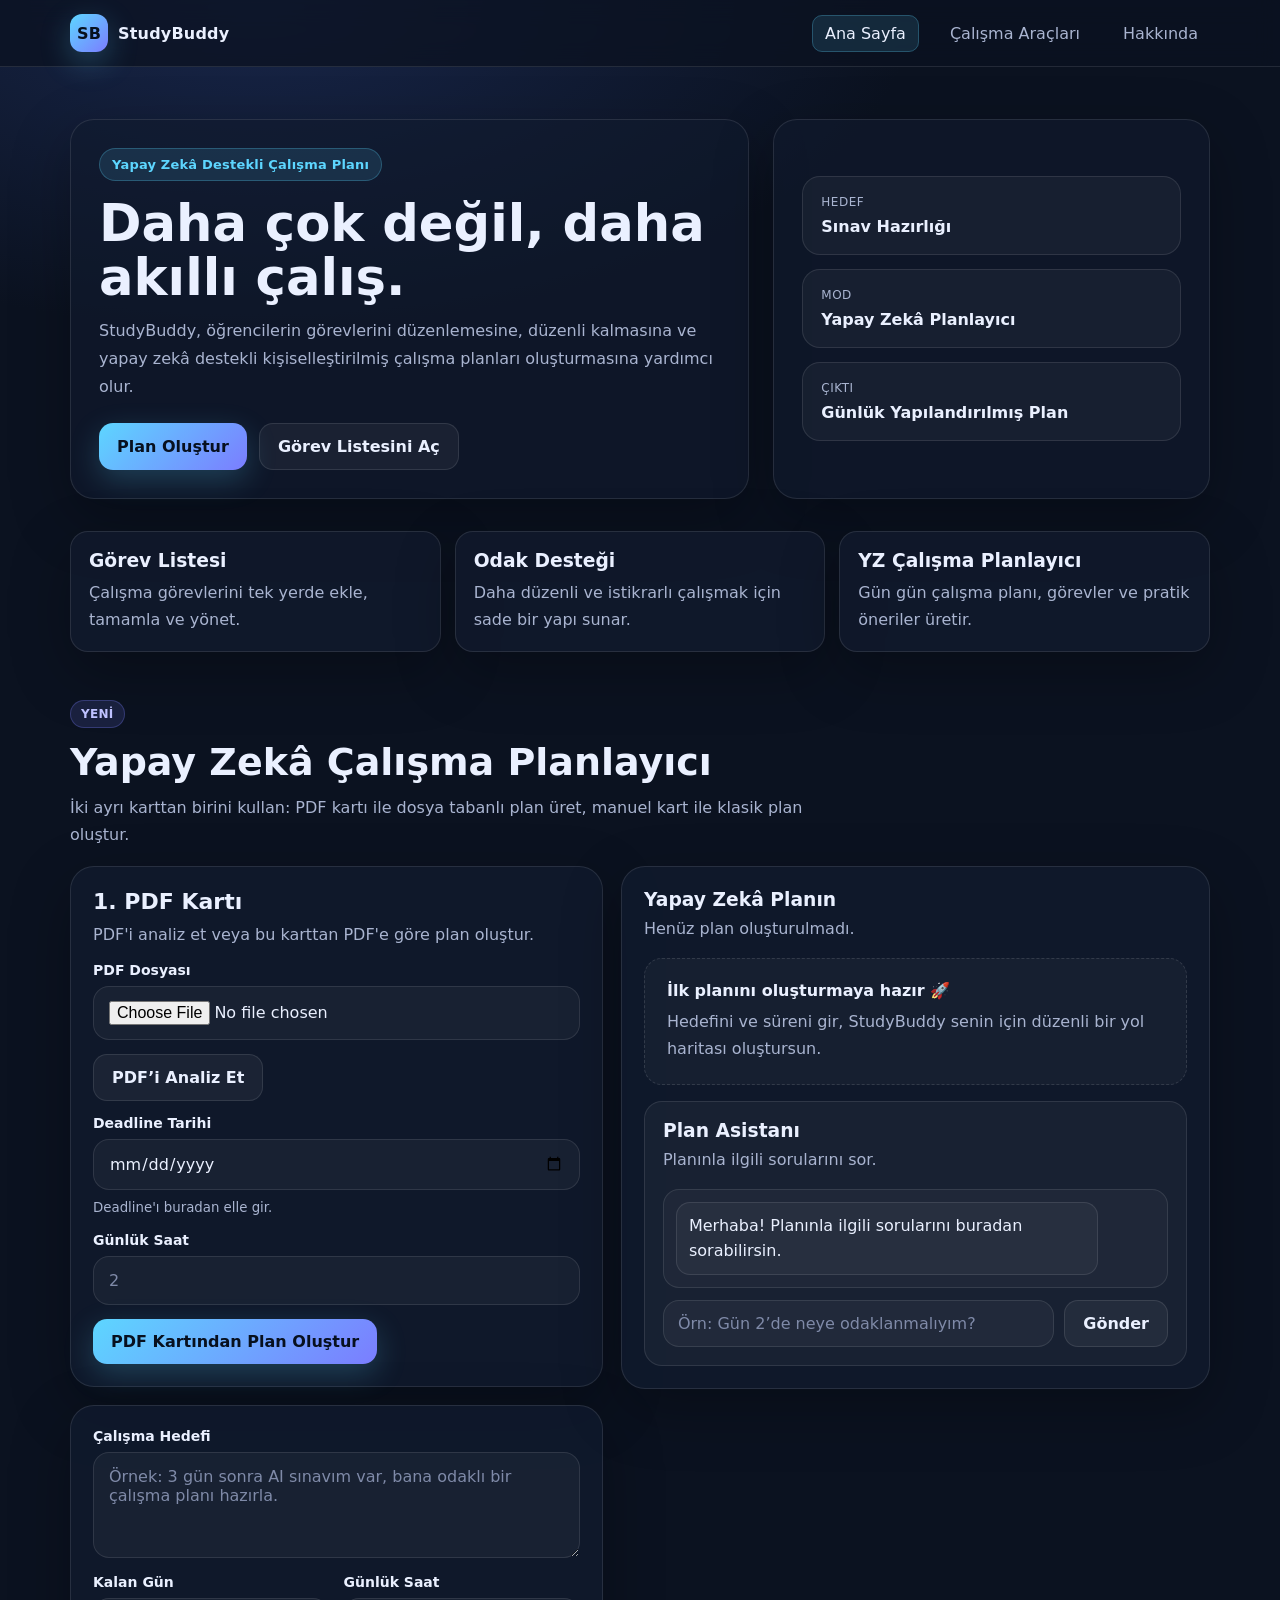
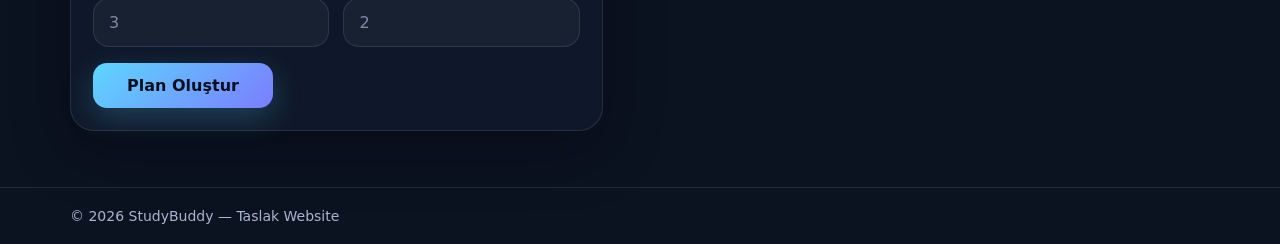
==== commit d15046e4: "Mcp Kuruldu" ====
--- a/index.html
+++ b/index.html
@@ -76,14 +76,47 @@
         <span class="section-tag">YENİ</span>
         <h2>Yapay Zekâ Çalışma Planlayıcı</h2>
         <p>
-          Hedefini, kaç günün kaldığını ve günde kaç saat çalışabileceğini yaz.
-          Yapay zekâ senin için yapılandırılmış bir çalışma planı oluştursun.
+          İki ayrı karttan birini kullan: PDF kartı ile dosya tabanlı plan üret, manuel kart ile klasik plan oluştur.
         </p>
       </div>
 
       <div class="planner-layout">
-        <div class="planner-form-card">
-          <form id="studyPlannerForm" class="planner-form">
+        <div class="planner-input-stack">
+          <div class="planner-form-card pdf-upload-card">
+            <div class="pdf-upload-header">
+              <h3>1. PDF Kartı</h3>
+              <p>PDF'i analiz et veya bu karttan PDF'e göre plan oluştur.</p>
+            </div>
+
+            <div class="form-group full-width">
+              <label for="pdfInput">PDF Dosyası</label>
+              <input id="pdfInput" type="file" accept="application/pdf,.pdf" />
+            </div>
+
+            <div class="planner-actions pdf-actions">
+              <button type="button" id="pdfAnalyzeBtn" class="secondary-btn">PDF’i Analiz Et</button>
+            </div>
+
+            <div id="pdfAnalysisStatus" class="pdf-analysis-status hidden"></div>
+
+            <div class="form-group full-width">
+              <label for="pdfDeadlineInput">Deadline Tarihi</label>
+              <input id="pdfDeadlineInput" type="date" />
+              <small class="deadline-hint">Deadline'ı buradan elle gir.</small>
+            </div>
+
+            <div class="form-group full-width">
+              <label for="pdfHoursInput">Günlük Saat</label>
+              <input id="pdfHoursInput" type="number" min="0.5" step="0.5" placeholder="2" />
+            </div>
+
+            <div class="planner-actions">
+              <button type="button" id="pdfPlanBtn" class="primary-btn planner-submit-btn">PDF Kartından Plan
+                Oluştur</button>
+            </div>
+          </div>
+
+          <form id="studyPlannerForm" class="planner-form planner-form-card">
             <div class="form-group full-width">
               <label for="goalInput">Çalışma Hedefi</label>
               <textarea id="goalInput" rows="4"
--- a/assets/style.css
+++ b/assets/style.css
@@ -277,6 +277,12 @@
   align-items: start;
 }
 
+.planner-input-stack {
+  display: flex;
+  flex-direction: column;
+  gap: 18px;
+}
+
 .planner-form-card,
 .planner-output-card {
   background: rgba(17, 26, 46, 0.82);
@@ -284,6 +290,57 @@
   border-radius: 24px;
   padding: 22px;
   box-shadow: var(--shadow);
+}
+
+.pdf-upload-card {
+  display: flex;
+  flex-direction: column;
+  gap: 14px;
+}
+
+.pdf-upload-header h3 {
+  margin: 0 0 8px;
+  font-size: 22px;
+}
+
+.pdf-upload-header p {
+  margin: 0;
+  color: var(--muted);
+  line-height: 1.6;
+}
+
+.pdf-analysis-status {
+  min-height: 44px;
+  padding: 12px 14px;
+  border-radius: 14px;
+  border: 1px solid var(--border);
+  color: var(--text);
+  background: rgba(255, 255, 255, 0.03);
+  line-height: 1.6;
+}
+
+.pdf-analysis-status.info {
+  border-color: rgba(93, 214, 255, 0.28);
+}
+
+.pdf-analysis-status.success {
+  border-color: rgba(66, 211, 146, 0.28);
+  color: #c8ffe7;
+}
+
+.pdf-analysis-status.warning {
+  border-color: rgba(255, 200, 87, 0.28);
+  color: #ffe7b3;
+}
+
+.pdf-analysis-status.error {
+  border-color: rgba(255, 107, 129, 0.28);
+  color: #ffc5cf;
+}
+
+.deadline-hint {
+  color: var(--muted);
+  line-height: 1.5;
 }
 
 .planner-form {
@@ -609,6 +666,10 @@
     grid-template-columns: 1fr;
   }
 
+  .planner-input-stack {
+    gap: 14px;
+  }
+
   .nav-inner {
     flex-direction: column;
     gap: 12px;
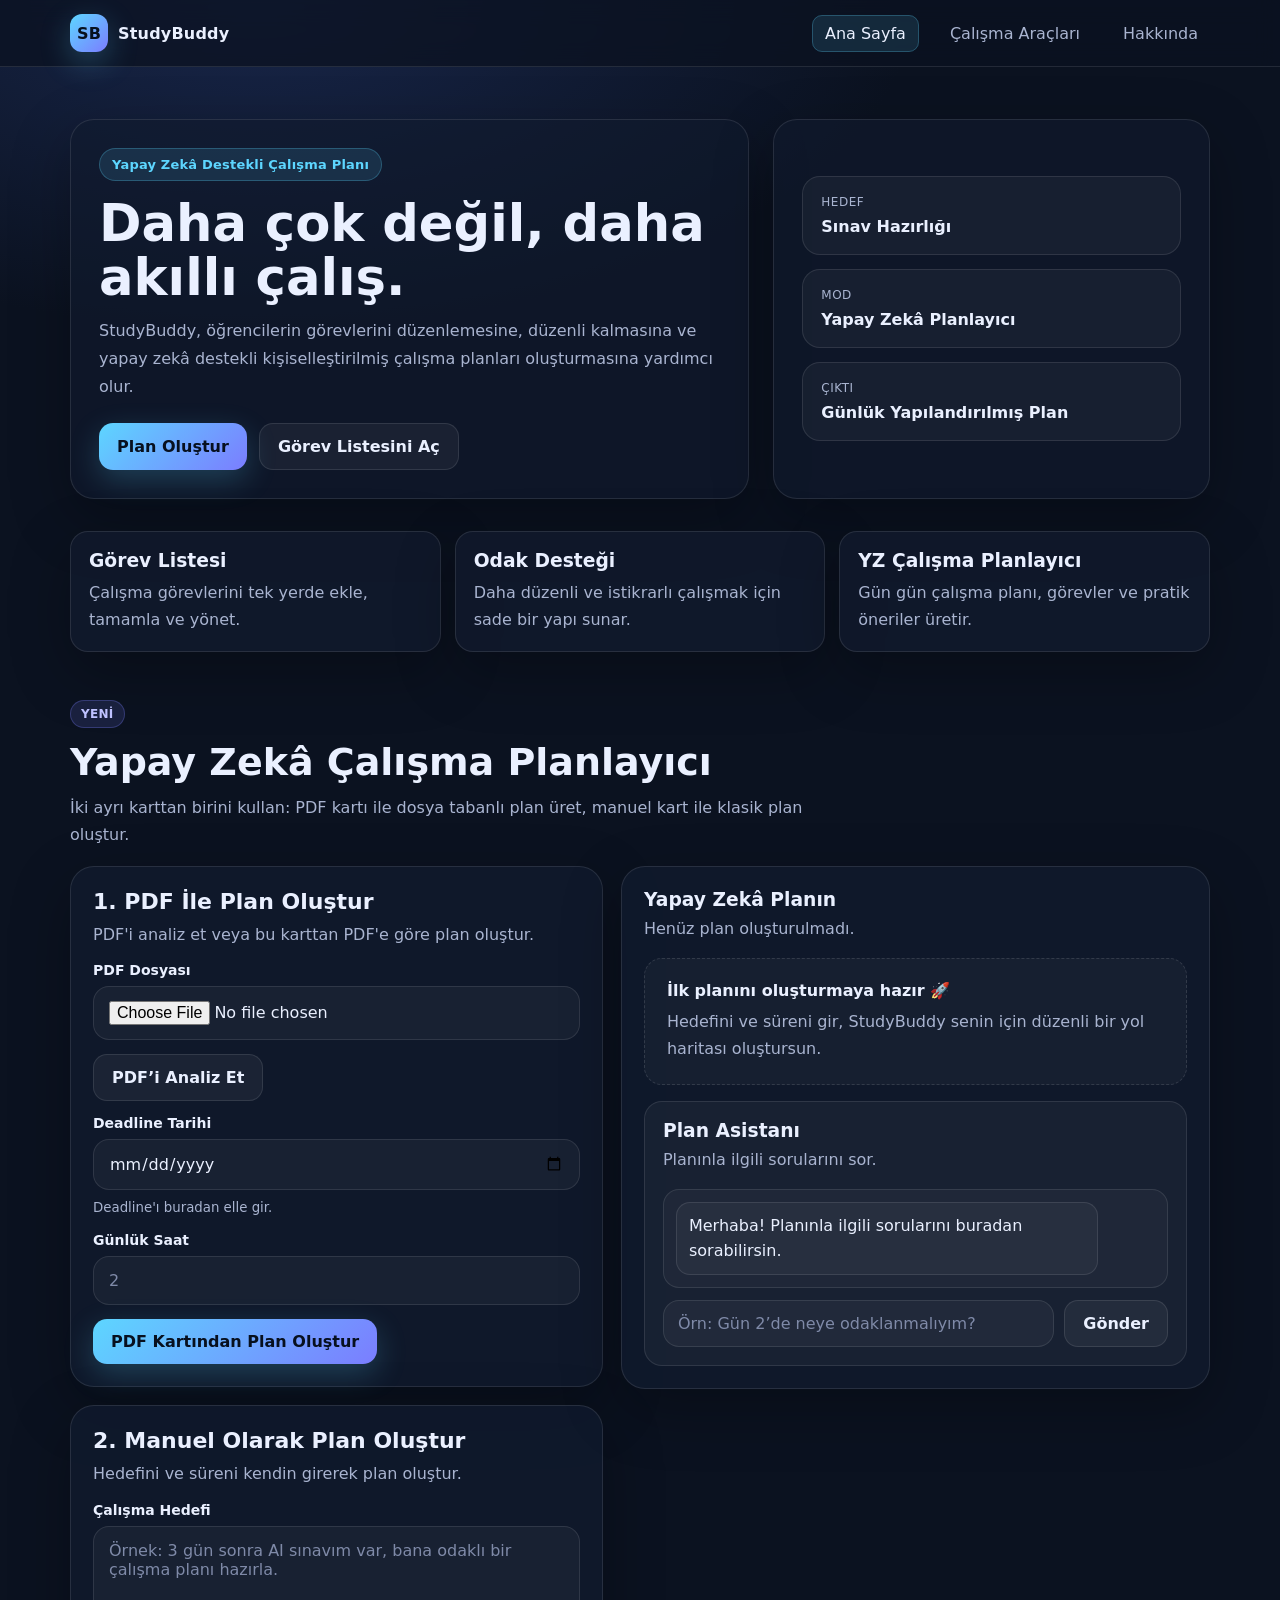
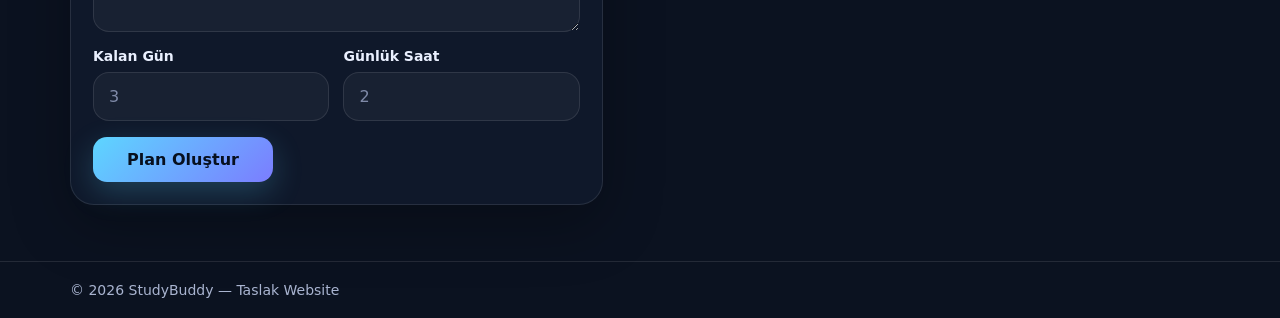
==== commit dc875016: "something fixed" ====
--- a/index.html
+++ b/index.html
@@ -84,7 +84,7 @@
         <div class="planner-input-stack">
           <div class="planner-form-card pdf-upload-card">
             <div class="pdf-upload-header">
-              <h3>1. PDF Kartı</h3>
+              <h3>1. PDF İle Plan Oluştur</h3>
               <p>PDF'i analiz et veya bu karttan PDF'e göre plan oluştur.</p>
             </div>
 
@@ -117,6 +117,10 @@
           </div>
 
           <form id="studyPlannerForm" class="planner-form planner-form-card">
+            <div class="pdf-upload-header">
+              <h3>2. Manuel Olarak Plan Oluştur</h3>
+              <p>Hedefini ve süreni kendin girerek plan oluştur.</p>
+            </div>
             <div class="form-group full-width">
               <label for="goalInput">Çalışma Hedefi</label>
               <textarea id="goalInput" rows="4"
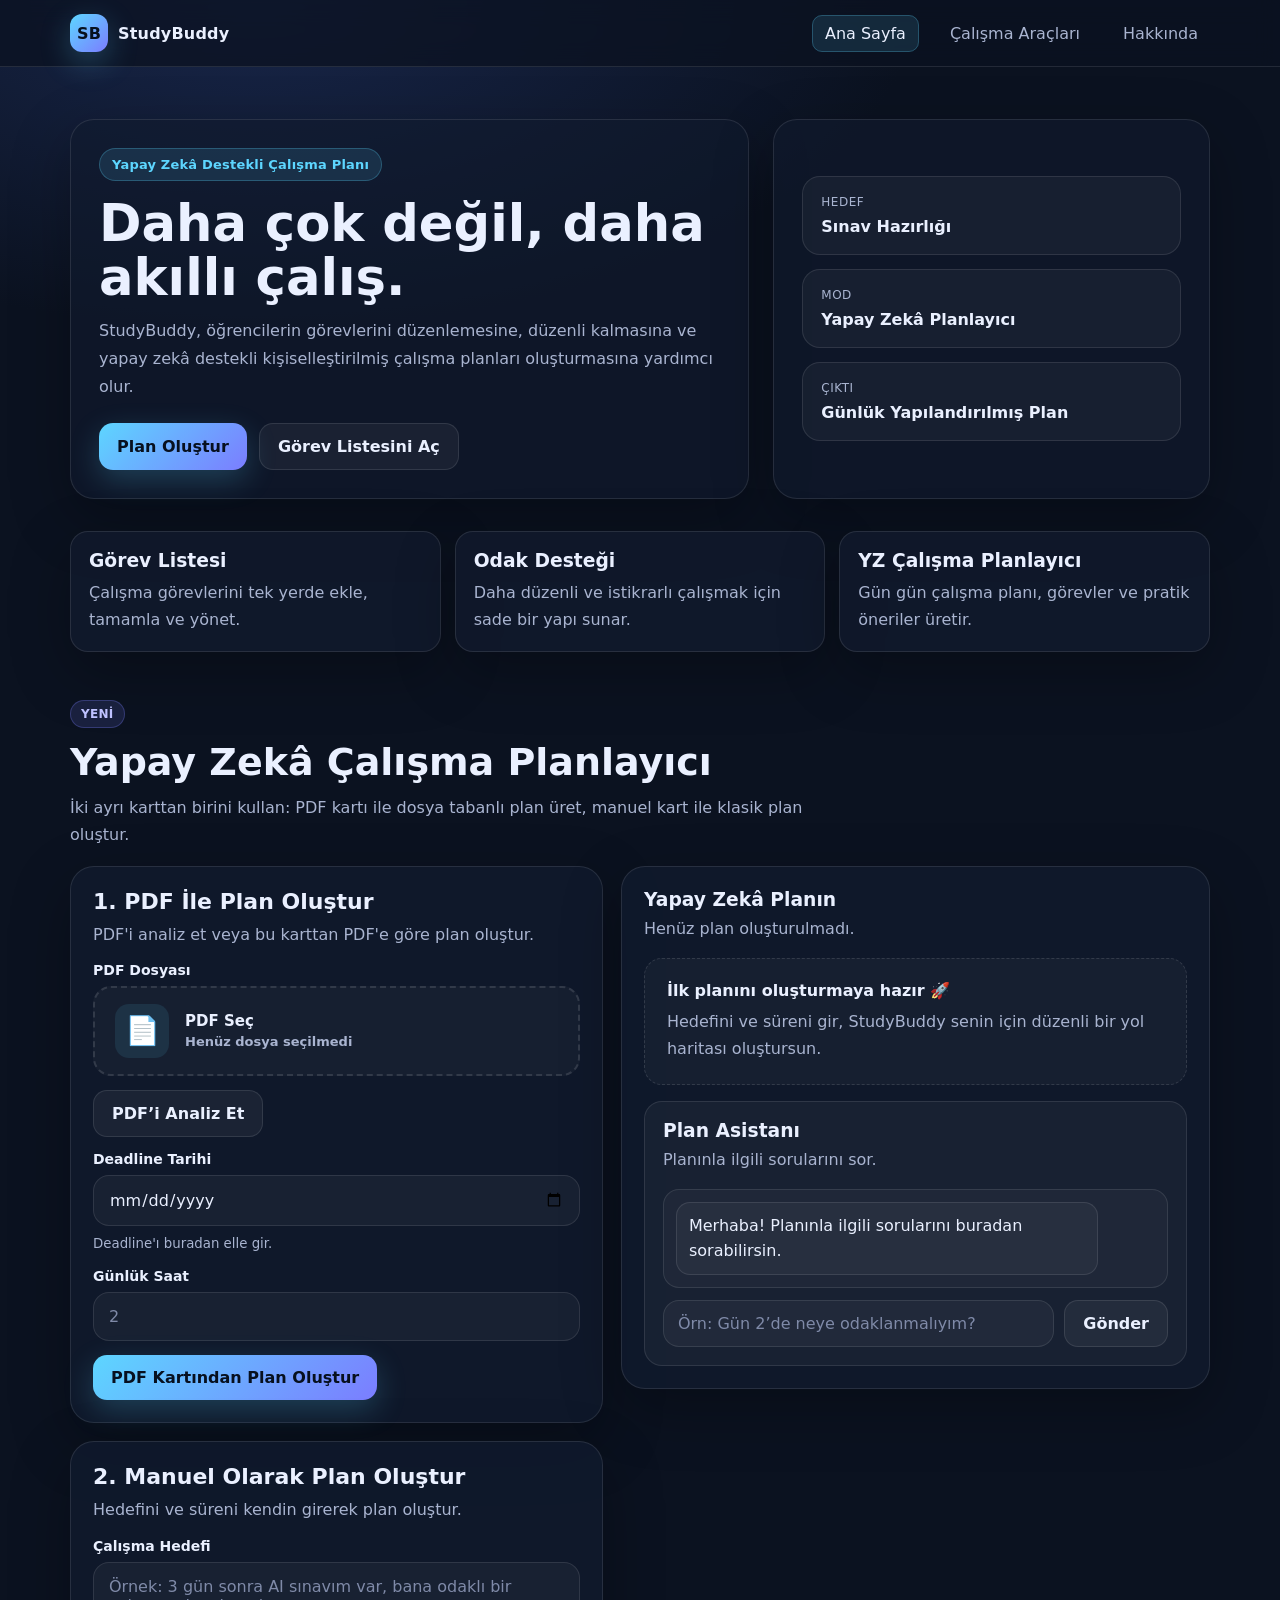
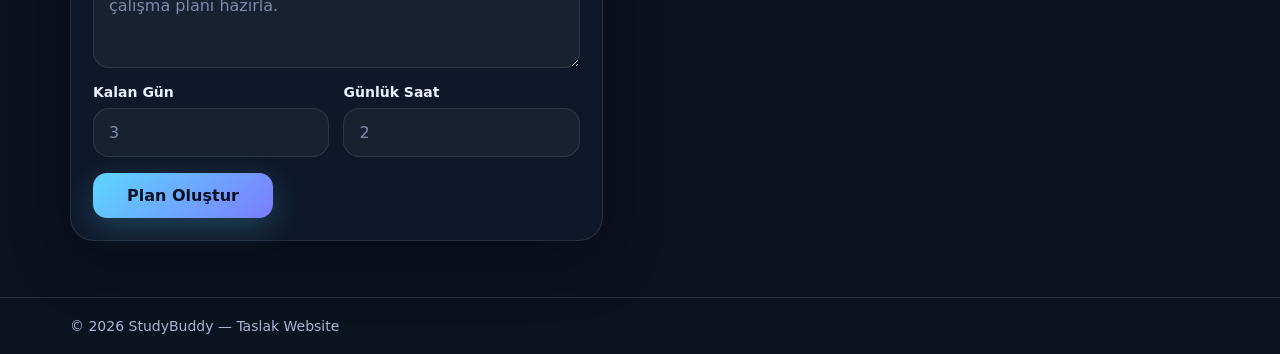
==== commit 77b55d49: "Something fixed" ====
--- a/index.html
+++ b/index.html
@@ -90,7 +90,16 @@
 
             <div class="form-group full-width">
               <label for="pdfInput">PDF Dosyası</label>
-              <input id="pdfInput" type="file" accept="application/pdf,.pdf" />
+              <div class="file-upload-wrapper">
+                <input id="pdfInput" type="file" accept="application/pdf,.pdf" class="file-input-hidden" />
+                <label for="pdfInput" class="file-upload-custom">
+                  <div class="upload-icon">📄</div>
+                  <div class="upload-text">
+                    <span class="upload-title">PDF Seç</span>
+                    <span id="fileNameDisplay" class="upload-subtitle">Henüz dosya seçilmedi</span>
+                  </div>
+                </label>
+              </div>
             </div>
 
             <div class="planner-actions pdf-actions">
--- a/assets/style.css
+++ b/assets/style.css
@@ -395,6 +395,71 @@
   width: 100%;
 }
 
+/* Custom File Upload */
+.file-input-hidden {
+  position: absolute;
+  width: 1px;
+  height: 1px;
+  padding: 0;
+  margin: -1px;
+  overflow: hidden;
+  clip: rect(0, 0, 0, 0);
+  border: 0;
+}
+
+.file-upload-custom {
+  display: flex;
+  align-items: center;
+  gap: 16px;
+  padding: 16px 20px;
+  background: rgba(255, 255, 255, 0.03);
+  border: 2px dashed rgba(255, 255, 255, 0.12);
+  border-radius: 18px;
+  cursor: pointer;
+  transition: all 0.3s cubic-bezier(0.4, 0, 0.2, 1);
+  position: relative;
+  overflow: hidden;
+}
+
+.file-upload-custom:hover {
+  background: rgba(93, 214, 255, 0.06);
+  border-color: rgba(93, 214, 255, 0.4);
+  transform: translateY(-2px);
+}
+
+.upload-icon {
+  font-size: 28px;
+  background: rgba(93, 214, 255, 0.1);
+  width: 54px;
+  height: 54px;
+  display: grid;
+  place-items: center;
+  border-radius: 14px;
+  transition: 0.3s ease;
+}
+
+.file-upload-custom:hover .upload-icon {
+  background: var(--brand);
+  transform: scale(1.1) rotate(-5deg);
+}
+
+.upload-text {
+  display: flex;
+  flex-direction: column;
+  gap: 4px;
+}
+
+.upload-title {
+  font-weight: 700;
+  font-size: 15px;
+  color: var(--text);
+}
+
+.upload-subtitle {
+  font-size: 13px;
+  color: var(--muted);
+}
+
 .planner-actions {
   display: flex;
   justify-content: flex-start;
